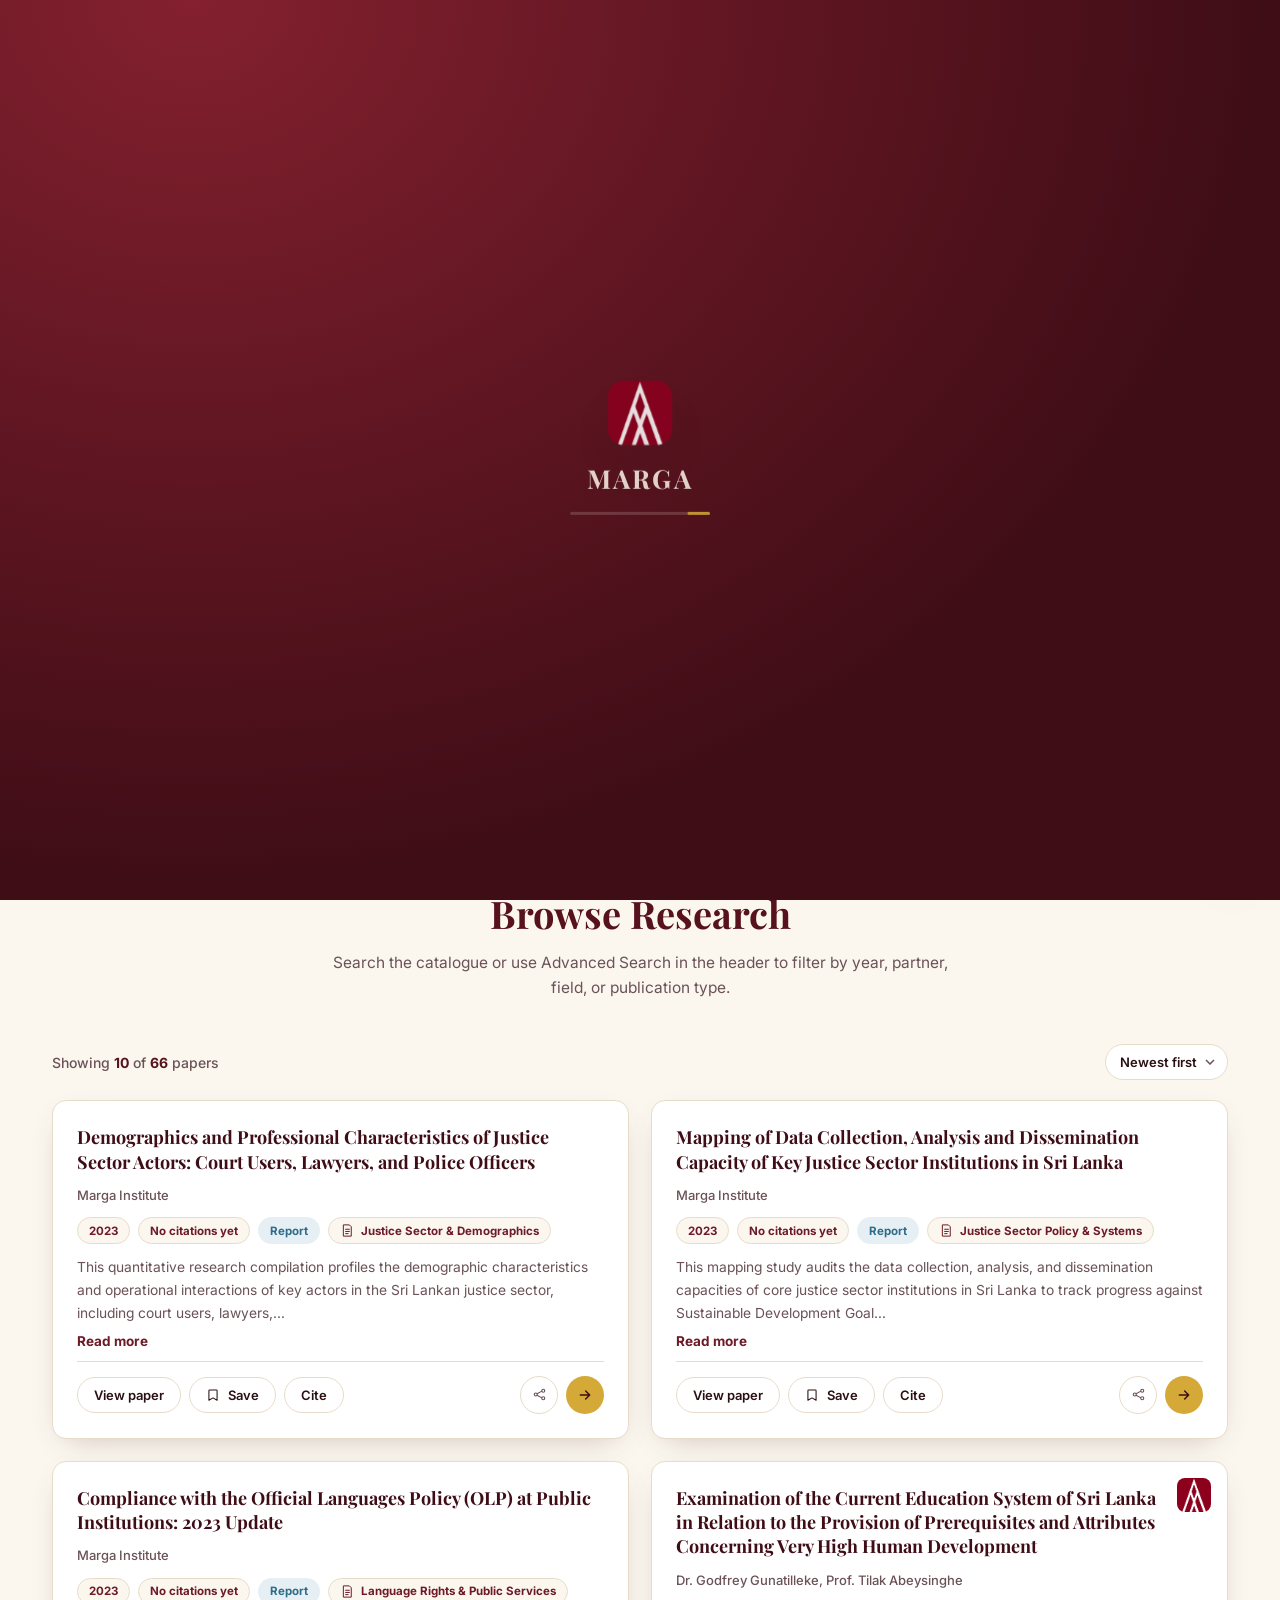
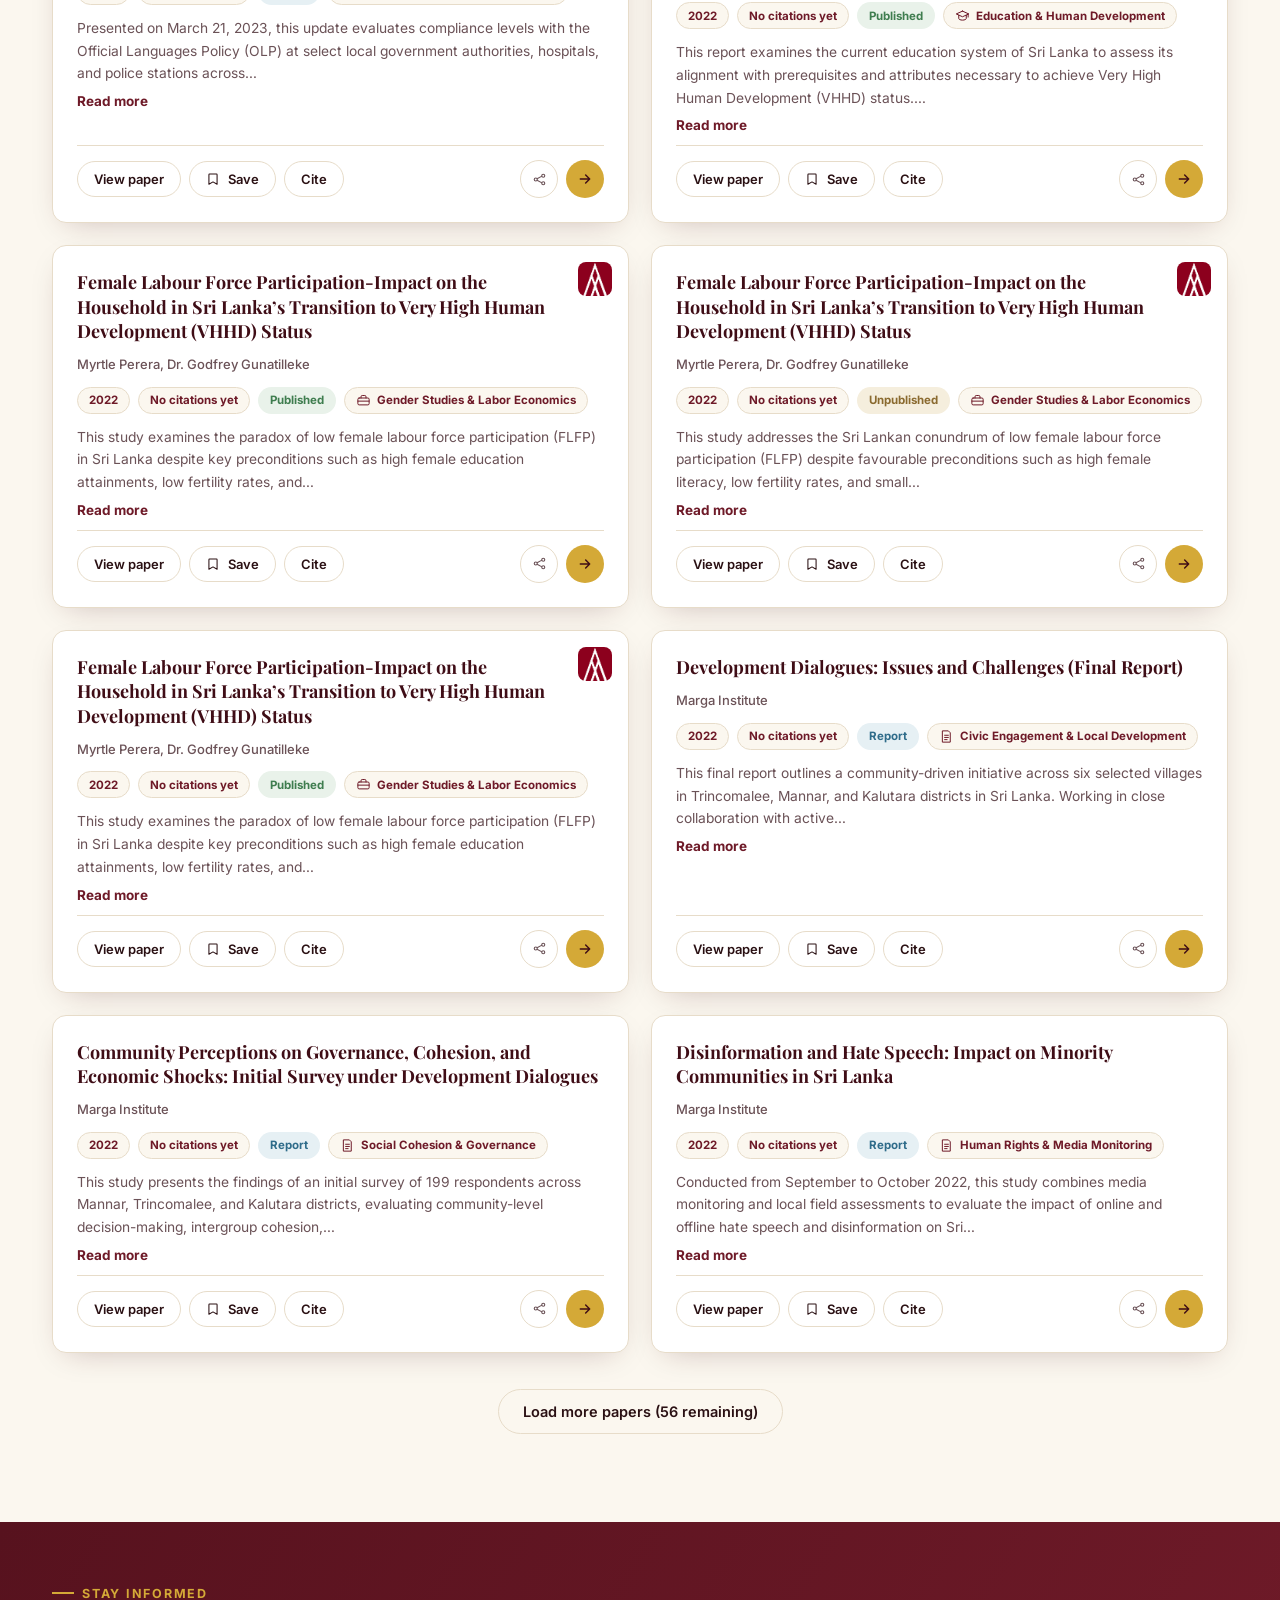
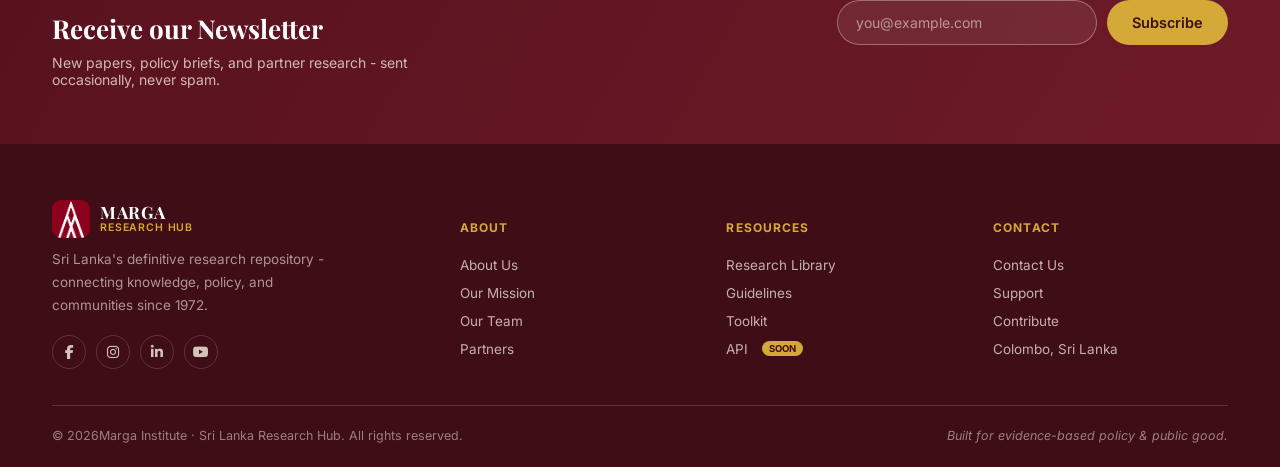
==== offline.html @ 66ff0330 "adding an offline page" ====
<!DOCTYPE html>
<html lang="en">

<head>
    <meta charset="UTF-8" />
    <meta name="viewport" content="width=device-width, initial-scale=1.0" />
    <script>
        // Same pre-paint theme read as the main site, so this page never
        // flashes the wrong theme if it's reached mid-session.
        (function () {
            try {
                var stored = localStorage.getItem("margaThemePref");
                var wantsDark = stored
                    ? stored === "dark"
                    : window.matchMedia && window.matchMedia("(prefers-color-scheme: dark)").matches;
                if (wantsDark) document.documentElement.setAttribute("data-theme", "dark");
            } catch (e) { }
        })();
    </script>
    <title>You're offline - MARGA Research Hub</title>
    <meta name="robots" content="noindex" />

    <style>
        /* ============================================================
       Brand tokens - copied from styles.css so this page renders
       correctly with zero network requests (no Google Fonts,
       no Font Awesome, no CDN scripts).
       ============================================================ */
        :root {
            --maroon-950: #3F0D16;
            --maroon-900: #57121E;
            --maroon-800: #6E1A28;
            --maroon-700: #84202F;
            --gold: #D4A937;
            --gold-light: #EAD08A;
            --cream: #F9F1E4;
            --ink: #2A1013;
            --ink-soft: #6B5257;
            --line-dark: rgba(249, 241, 228, 0.16);
            --font-display: Georgia, 'Iowan Old Style', 'Palatino Linotype', serif;
            --font-body: -apple-system, BlinkMacSystemFont, 'Segoe UI', Roboto, sans-serif;
        }

        html[data-theme="dark"] {
            color-scheme: dark;
        }

        * {
            box-sizing: border-box;
        }

        html,
        body {
            height: 100%;
            margin: 0;
        }

        body {
            min-height: 100vh;
            display: flex;
            align-items: center;
            justify-content: center;
            padding: 24px;
            font-family: var(--font-body);
            color: var(--cream);
            background: radial-gradient(120% 140% at 15% 0%, var(--maroon-700), var(--maroon-950) 70%);
        }

        .card {
            width: 100%;
            max-width: 440px;
            text-align: center;
            display: flex;
            flex-direction: column;
            align-items: center;
        }

        .mark {
            width: 76px;
            height: 76px;
            border-radius: 16px;
            object-fit: cover;
            border: 1.5px solid var(--line-dark);
            margin-bottom: 20px;
            flex: none;
            box-shadow: 0 14px 30px rgba(0, 0, 0, .2);
        }

        .eyebrow {
            font-size: 12px;
            font-weight: 600;
            letter-spacing: .08em;
            text-transform: uppercase;
            color: var(--gold-light);
            margin: 0 0 10px;
        }

        h1 {
            font-family: var(--font-display);
            font-weight: 700;
            font-size: 26px;
            line-height: 1.3;
            margin: 0 0 12px;
            color: var(--cream);
        }

        p.lede {
            font-size: 15px;
            line-height: 1.6;
            color: rgba(249, 241, 228, 0.78);
            max-width: 38ch;
            margin: 0 0 26px;
        }

        .status {
            display: inline-flex;
            align-items: center;
            gap: 8px;
            padding: 7px 14px;
            border-radius: 999px;
            border: 1px solid var(--line-dark);
            font-size: 13px;
            font-weight: 600;
            color: rgba(249, 241, 228, 0.85);
            margin-bottom: 28px;
        }

        .status-dot {
            width: 8px;
            height: 8px;
            border-radius: 50%;
            background: #C24B4B;
            flex: none;
            transition: background .2s ease;
        }

        .status.is-online .status-dot {
            background: #4FAE68;
        }

        .actions {
            display: flex;
            flex-wrap: wrap;
            justify-content: center;
            gap: 12px;
        }

        .btn {
            display: inline-flex;
            align-items: center;
            justify-content: center;
            gap: 8px;
            padding: 13px 24px;
            border-radius: 999px;
            border: 1.5px solid transparent;
            font-weight: 600;
            font-size: 14.5px;
            cursor: pointer;
            transition: transform .15s ease, box-shadow .15s ease, background .15s ease, color .15s ease, opacity .15s ease;
        }

        .btn:active {
            transform: translateY(1px);
        }

        .btn-gold {
            background: var(--gold);
            color: var(--maroon-950);
        }

        .btn-gold:hover {
            background: var(--gold-light);
            box-shadow: 0 10px 24px -10px rgba(212, 169, 55, .55);
        }

        .btn-outline-light {
            background: transparent;
            border-color: rgba(249, 241, 228, .5);
            color: var(--cream);
            text-decoration: none;
        }

        .btn-outline-light:hover {
            background: rgba(249, 241, 228, .1);
            border-color: var(--cream);
        }

        .fine-print {
            margin-top: 28px;
            font-size: 12.5px;
            color: rgba(249, 241, 228, 0.55);
        }

        @media (prefers-reduced-motion: no-preference) {
            .card {
                animation: rise .5s ease both;
            }
        }

        @keyframes rise {
            from {
                opacity: 0;
                transform: translateY(8px);
            }

            to {
                opacity: 1;
                transform: translateY(0);
            }
        }
    </style>
</head>

<body>
    <main class="card">
        <img class="mark" src="site_logo/marga-logo.jpg" alt="Marga Institute logo" />

        <p class="eyebrow">MARGA Research Hub</p>
        <h1 id="pageHeading">Sorry, we can't reach the Hub right now</h1>
        <p class="lede" id="pageBody">
            This can happen if your device has lost its internet connection, or if the
            site is briefly down on our end. Nothing on your end is broken — please try again in a moment.
        </p>

        <div class="status" id="statusPill">
            <span class="status-dot" id="statusDot"></span>
            <span id="statusText">Checking your connection…</span>
        </div>

        <div class="actions">
            <button type="button" class="btn btn-gold" id="retryBtn">Try Again</button>
            <a class="btn btn-outline-light" href="index.html">Go to Homepage</a>
        </div>

        <p class="fine-print">If this keeps happening, email us at admin@margasrilanka.org.</p>
    </main>

    <script>
        (function () {
            var statusPill = document.getElementById("statusPill");
            var statusDot = document.getElementById("statusDot");
            var statusText = document.getElementById("statusText");
            var heading = document.getElementById("pageHeading");
            var body = document.getElementById("pageBody");
            var retryBtn = document.getElementById("retryBtn");

            function setOnlineUI(isOnline) {
                if (isOnline) {
                    statusPill.classList.add("is-online");
                    statusText.textContent = "Connection restored - checking the Hub…";
                    heading.textContent = "Looks like you're back";
                    body.textContent = "The homepage will open when it is available again.";
                } else {
                    statusPill.classList.remove("is-online");
                    statusText.textContent = "You're offline";
                    heading.textContent = "Sorry, we can't reach the Hub right now";
                    body.textContent = "This can happen if your device has lost its internet connection, or if the site is briefly down on our end. Nothing on your end is broken — please try again in a moment.";
                }
            }

            function checkHomepage(showTrying) {
                if (showTrying) statusText.textContent = "Trying again…";
                fetch("index.html", { cache: "no-store" })
                    .then(function (response) {
                        if (!response.ok) throw new Error("Homepage unavailable");
                        window.location.replace("index.html");
                    })
                    .catch(function () {
                        setOnlineUI(false);
                    });
            }

            function attemptReload() {
                statusText.textContent = "Trying again…";
                checkHomepage(true);
            }

            retryBtn.addEventListener("click", attemptReload);
            window.addEventListener("online", function () { checkHomepage(false); });
            window.addEventListener("offline", function () { setOnlineUI(false); });

            // Verify the homepage itself instead of trusting navigator.onLine,
            // which can be true while the site server is still unavailable.
            checkHomepage(false);
        })();
    </script>
</body>

</html>
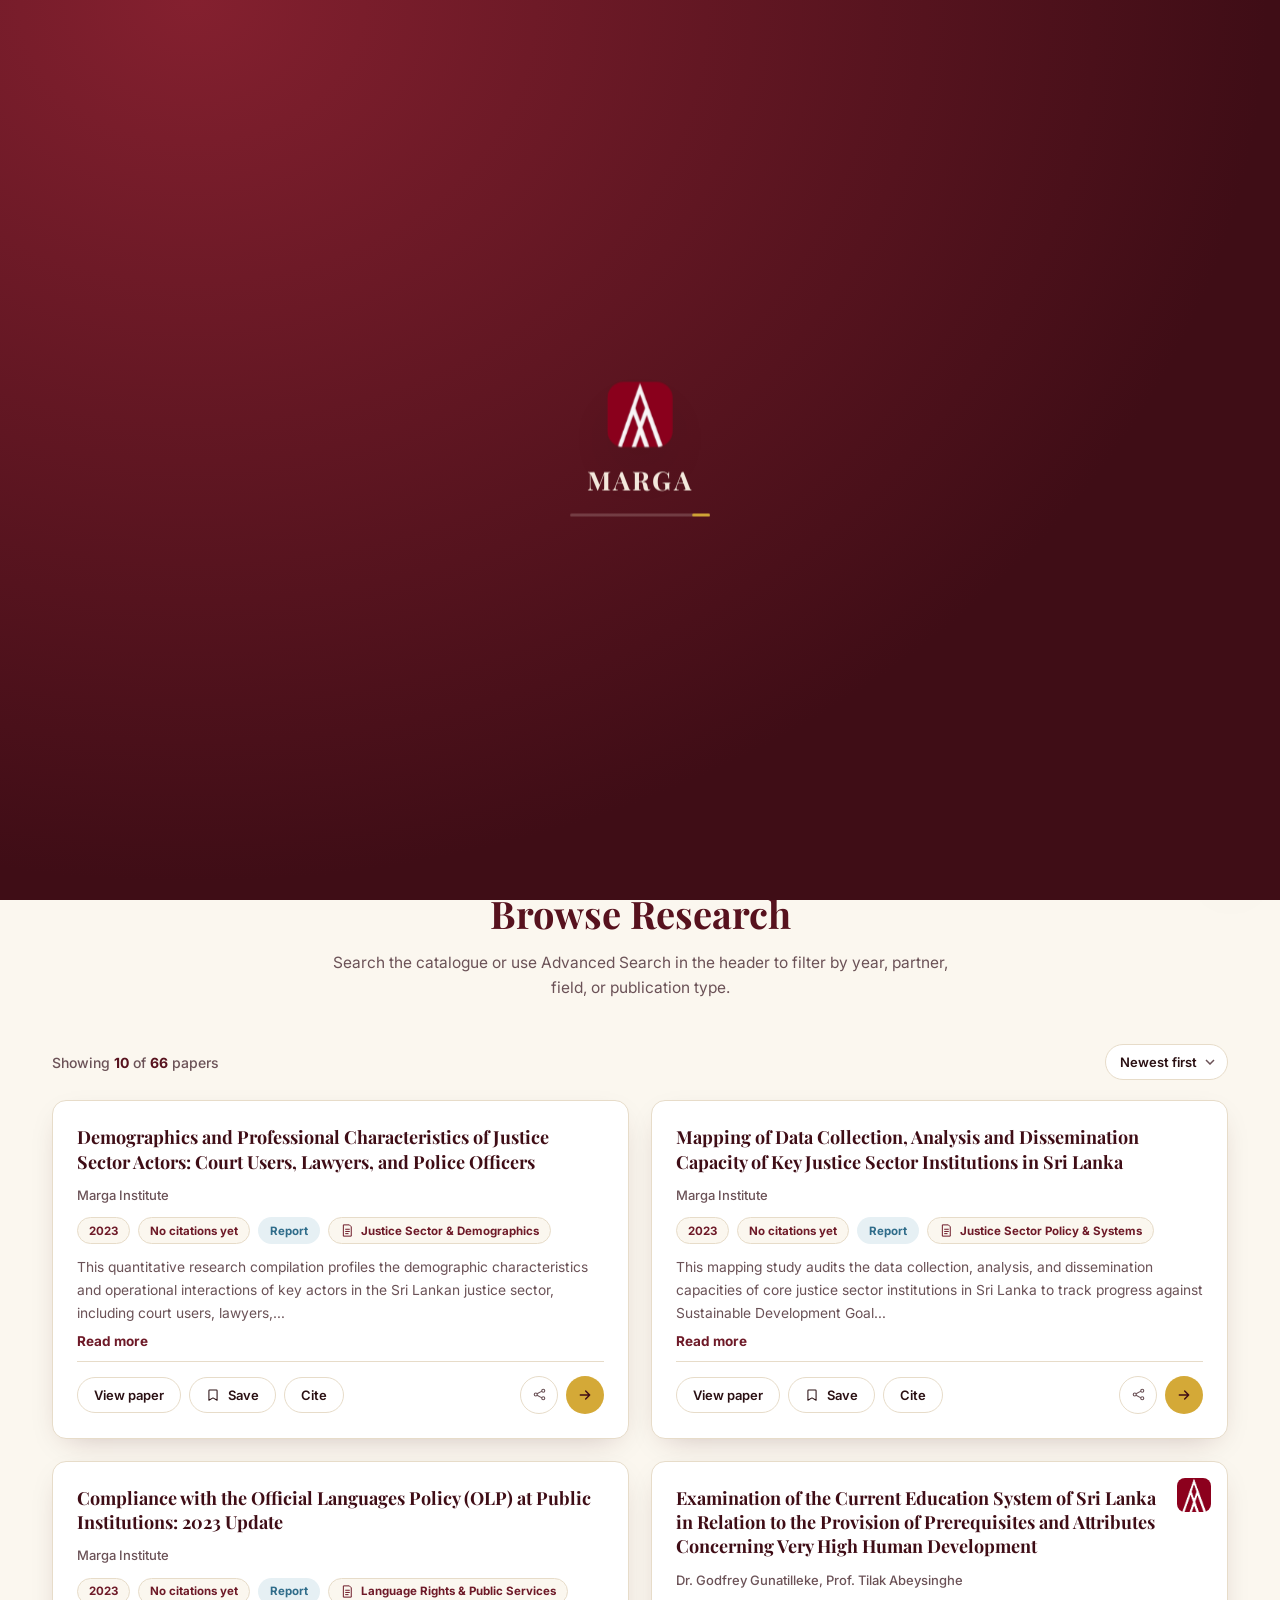
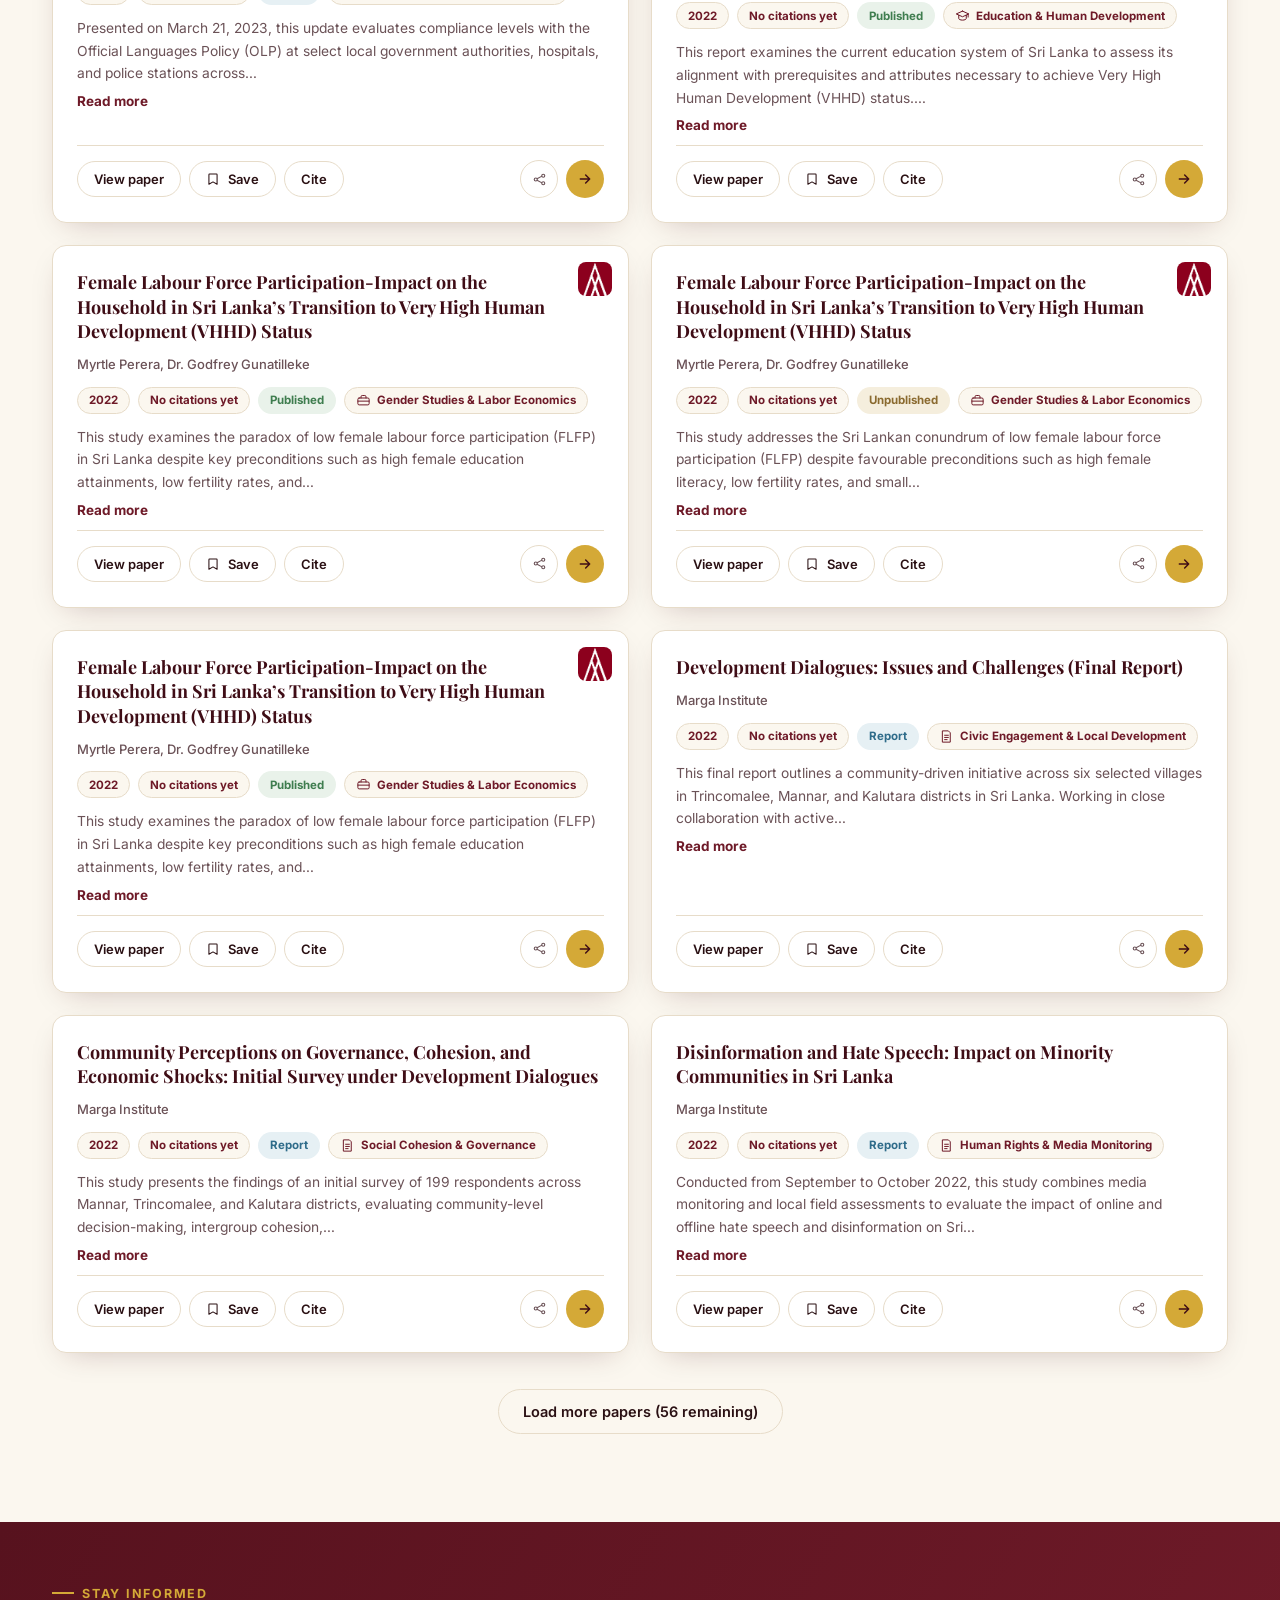
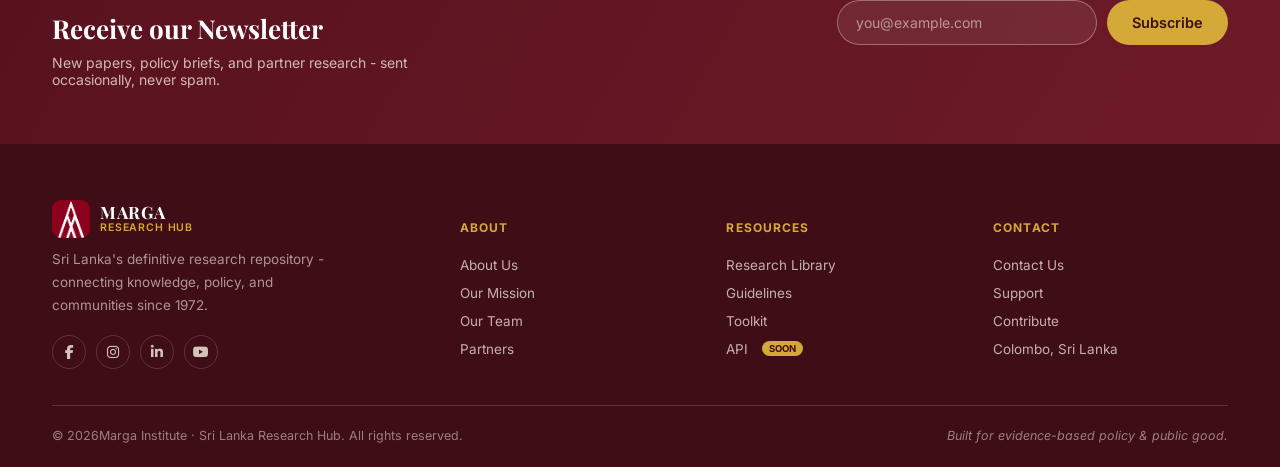
==== commit f887439b: "Fix HTML structure and ensure proper rendering" ====
--- a/offline.html
+++ b/offline.html
@@ -219,7 +219,7 @@
         <h1 id="pageHeading">Sorry, we can't reach the Hub right now</h1>
         <p class="lede" id="pageBody">
             This can happen if your device has lost its internet connection, or if the
-            site is briefly down on our end. Nothing on your end is broken — please try again in a moment.
+            site is briefly down on our end. Nothing on your end is broken - please try again in a moment.
         </p>
 
         <div class="status" id="statusPill">
@@ -254,7 +254,7 @@
                     statusPill.classList.remove("is-online");
                     statusText.textContent = "You're offline";
                     heading.textContent = "Sorry, we can't reach the Hub right now";
-                    body.textContent = "This can happen if your device has lost its internet connection, or if the site is briefly down on our end. Nothing on your end is broken — please try again in a moment.";
+                    body.textContent = "This can happen if your device has lost its internet connection, or if the site is briefly down on our end. Nothing on your end is broken - please try again in a moment.";
                 }
             }
 
@@ -286,4 +286,4 @@
     </script>
 </body>
 
-</html>+</html>
